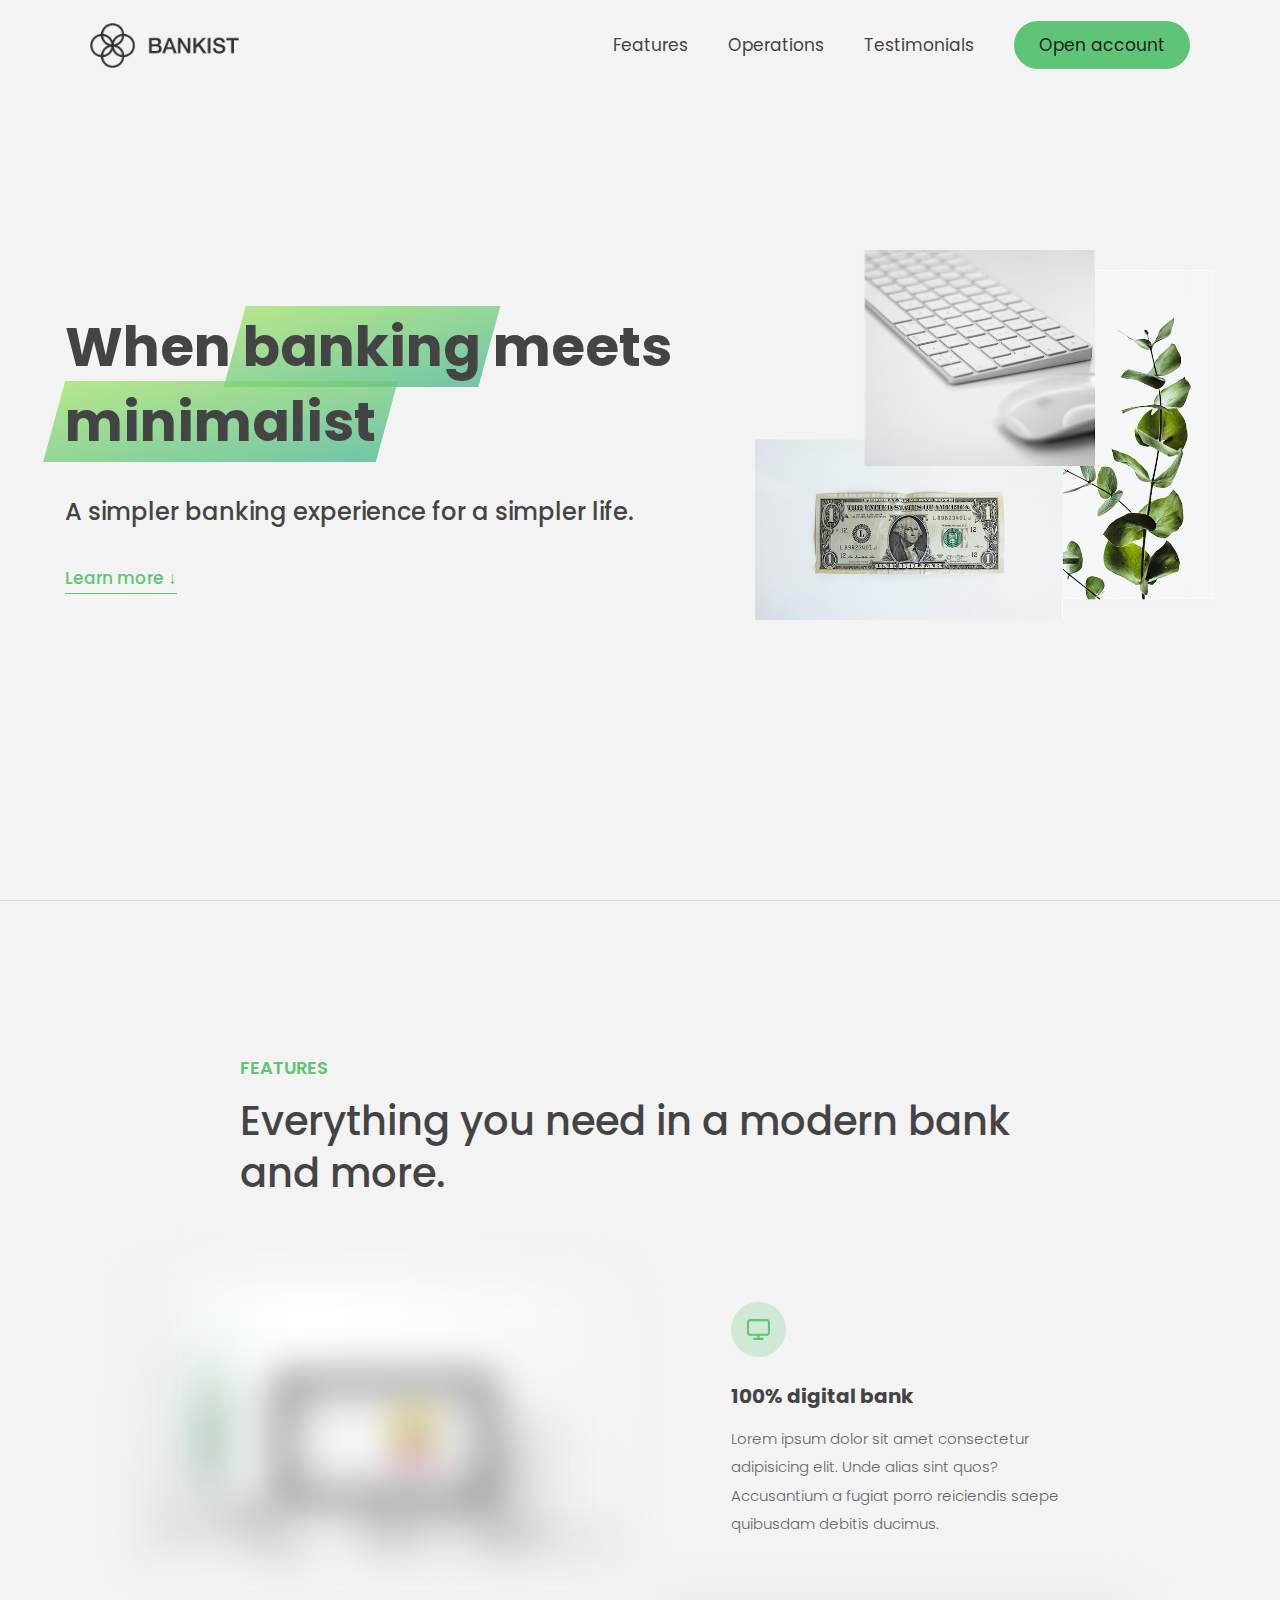
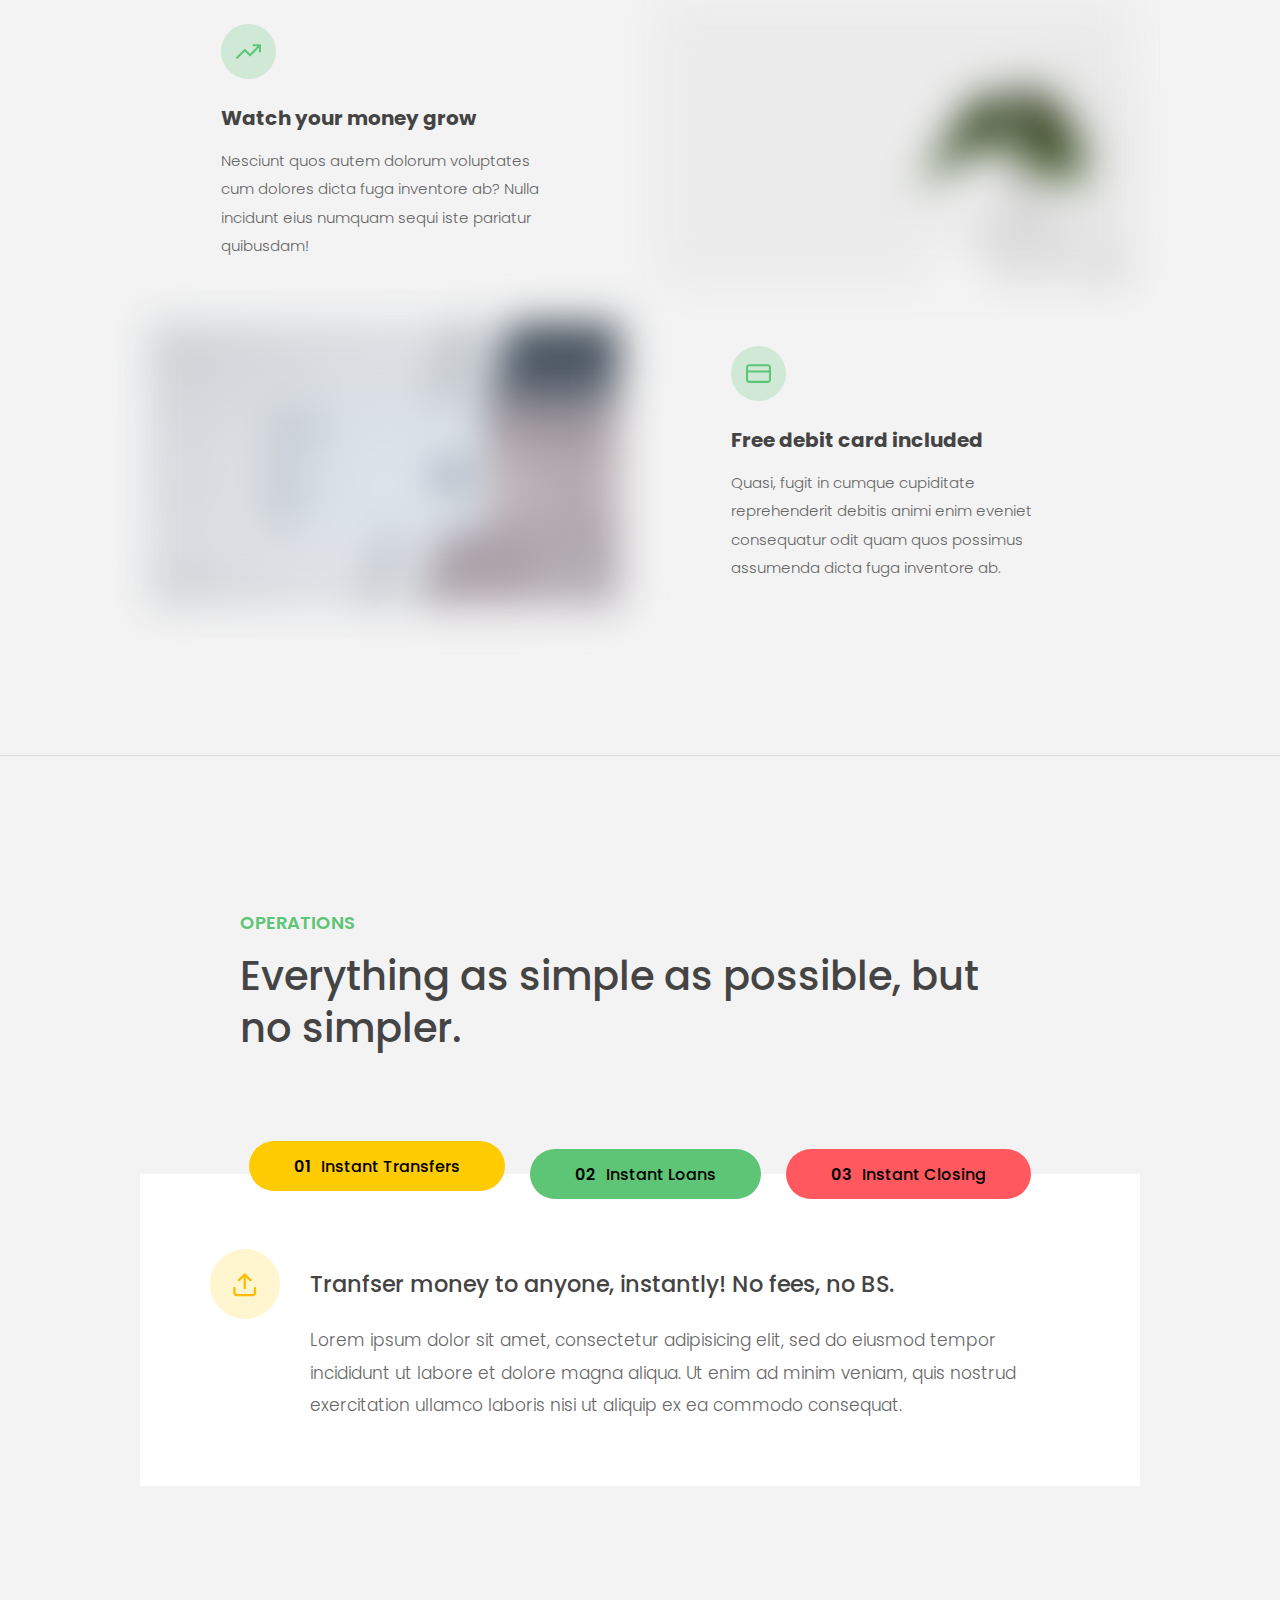
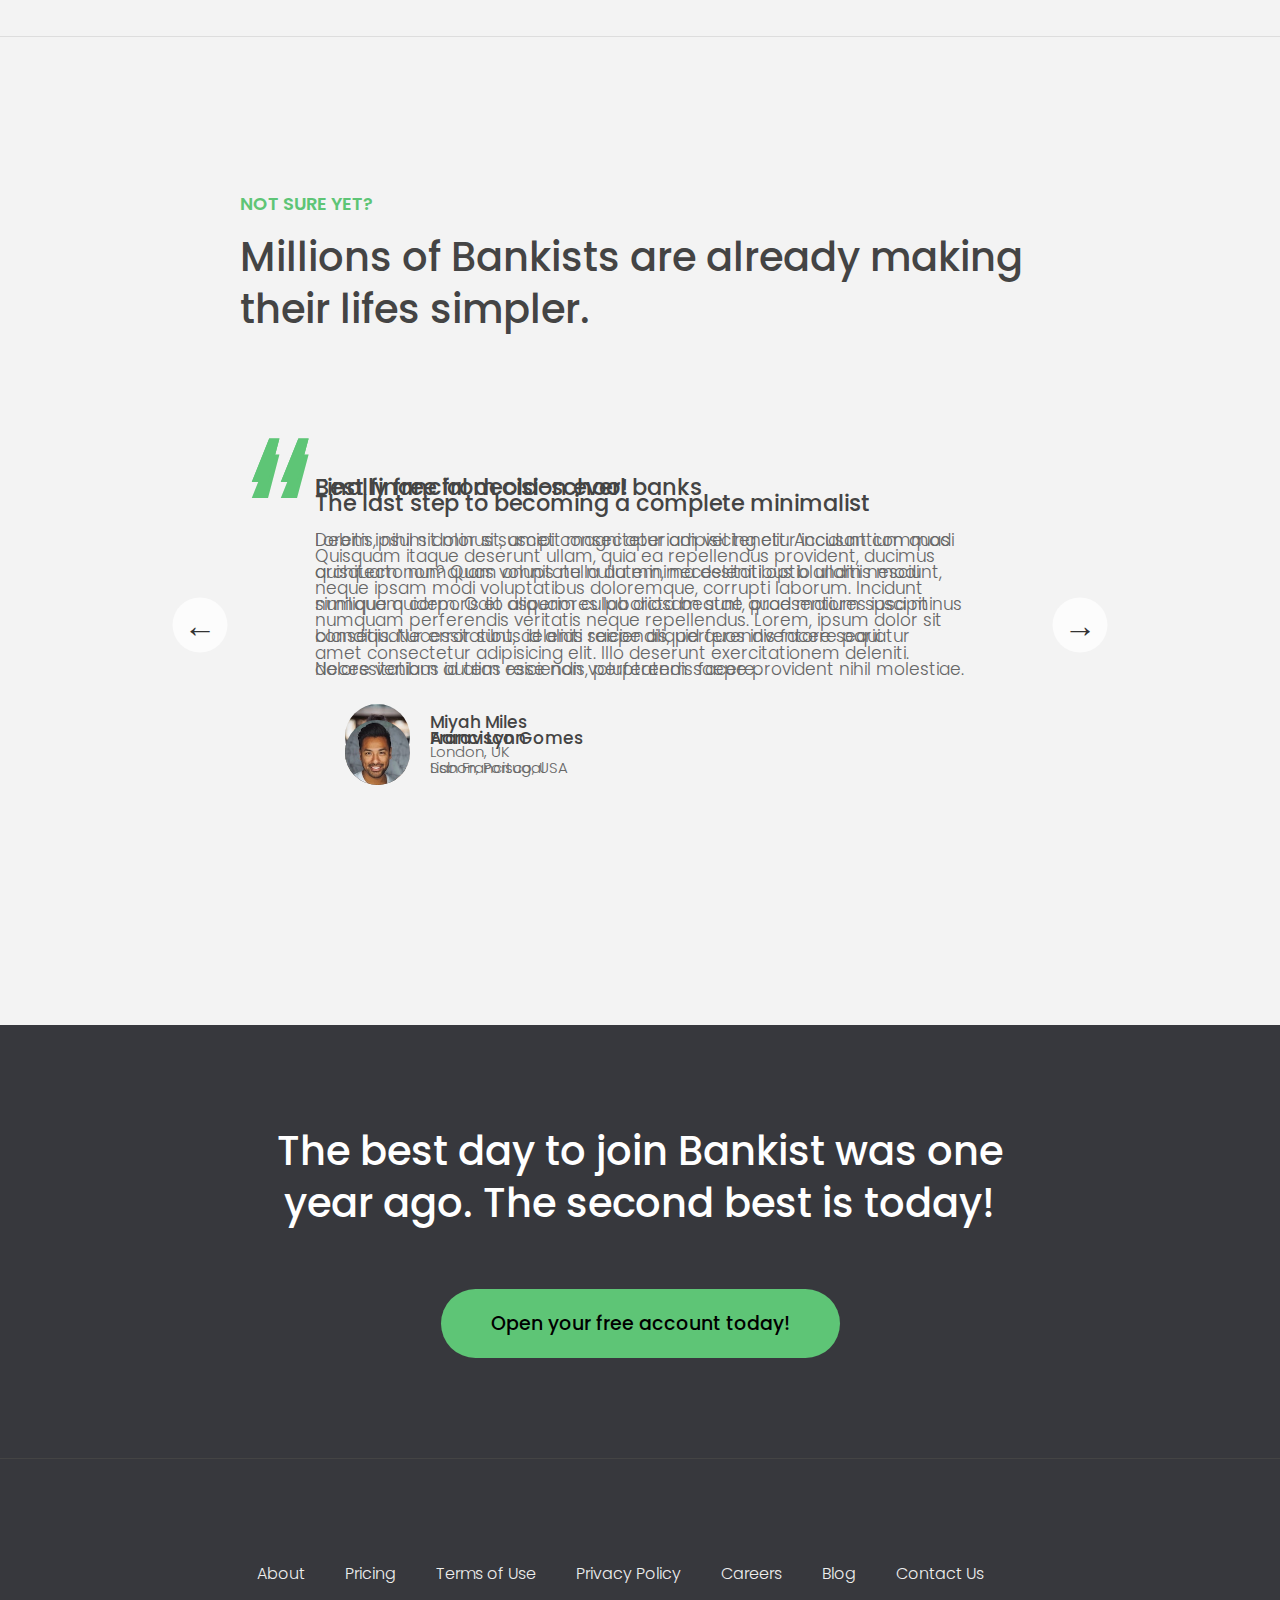
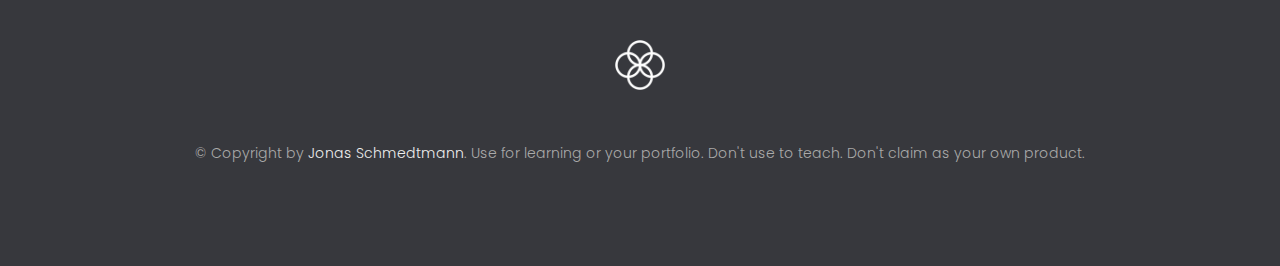
==== Advanced Dom/index.html @ 2b9c764f "started oops" ====
<!DOCTYPE html>
<html lang="en">
  <head>
    <meta charset="UTF-8" />
    <meta name="viewport" content="width=device-width, initial-scale=1.0" />
    <meta http-equiv="X-UA-Compatible" content="ie=edge" />
    <link rel="shortcut icon" type="image/png" href="img/icon.png" />

    <link
      href="https://fonts.googleapis.com/css?family=Poppins:300,400,500,600&display=swap"
      rel="stylesheet"
    />
    <link rel="stylesheet" href="style.css" />
    <title>Bankist | When Banking meets Minimalist</title>
  </head>
  <body>
    <header class="header">
      <nav class="nav">
        <img
          src="img/logo.png"
          alt="Bankist logo"
          class="nav__logo"
          id="logo"
        />
        <ul class="nav__links">
          <li class="nav__item">
            <a class="nav__link" href="#section--1">Features</a>
          </li>
          <li class="nav__item">
            <a class="nav__link" href="#section--2">Operations</a>
          </li>
          <li class="nav__item">
            <a class="nav__link" href="#section--3">Testimonials</a>
          </li>
          <li class="nav__item">
            <a class="nav__link nav__link--btn btn--show-modal" href="#"
              >Open account</a
            >
          </li>
        </ul>
      </nav>

      <div class="header__title">
        <h1>
          When
          <!-- Green highlight effect -->
          <span class="highlight">banking</span>
          meets<br />
          <span class="highlight">minimalist</span>
        </h1>
        <h4>A simpler banking experience for a simpler life.</h4>
        <button class="btn--text btn--scroll-to">Learn more &DownArrow;</button>
        <img
          src="img/hero.png"
          class="header__img"
          alt="Minimalist bank items"
        />
      </div>
    </header>

    <section class="section" id="section--1">
      <div class="section__title">
        <h2 class="section__description">Features</h2>
        <h3 class="section__header">
          Everything you need in a modern bank and more.
        </h3>
      </div>

      <div class="features">
        <img
          src="img/digital-lazy.jpg"
          data-src="img/digital.jpg"
          alt="Computer"
          class="features__img lazy-img"
        />
        <div class="features__feature">
          <div class="features__icon">
            <svg>
              <use xlink:href="img/icons.svg#icon-monitor"></use>
            </svg>
          </div>
          <h5 class="features__header">100% digital bank</h5>
          <p>
            Lorem ipsum dolor sit amet consectetur adipisicing elit. Unde alias
            sint quos? Accusantium a fugiat porro reiciendis saepe quibusdam
            debitis ducimus.
          </p>
        </div>

        <div class="features__feature">
          <div class="features__icon">
            <svg>
              <use xlink:href="img/icons.svg#icon-trending-up"></use>
            </svg>
          </div>
          <h5 class="features__header">Watch your money grow</h5>
          <p>
            Nesciunt quos autem dolorum voluptates cum dolores dicta fuga
            inventore ab? Nulla incidunt eius numquam sequi iste pariatur
            quibusdam!
          </p>
        </div>
        <img
          src="img/grow-lazy.jpg"
          data-src="img/grow.jpg"
          alt="Plant"
          class="features__img lazy-img"
        />

        <img
          src="img/card-lazy.jpg"
          data-src="img/card.jpg"
          alt="Credit card"
          class="features__img lazy-img"
        />
        <div class="features__feature">
          <div class="features__icon">
            <svg>
              <use xlink:href="img/icons.svg#icon-credit-card"></use>
            </svg>
          </div>
          <h5 class="features__header">Free debit card included</h5>
          <p>
            Quasi, fugit in cumque cupiditate reprehenderit debitis animi enim
            eveniet consequatur odit quam quos possimus assumenda dicta fuga
            inventore ab.
          </p>
        </div>
      </div>
    </section>

    <section class="section" id="section--2">
      <div class="section__title">
        <h2 class="section__description">Operations</h2>
        <h3 class="section__header">
          Everything as simple as possible, but no simpler.
        </h3>
      </div>

      <div class="operations">
        <div class="operations__tab-container">
          <button
            class="btn operations__tab operations__tab--1 operations__tab--active"
            data-tab="1"
          >
            <span>01</span>Instant Transfers
          </button>
          <button class="btn operations__tab operations__tab--2" data-tab="2">
            <span>02</span>Instant Loans
          </button>
          <button class="btn operations__tab operations__tab--3" data-tab="3">
            <span>03</span>Instant Closing
          </button>
        </div>
        <div
          class="operations__content operations__content--1 operations__content--active"
        >
          <div class="operations__icon operations__icon--1">
            <svg>
              <use xlink:href="img/icons.svg#icon-upload"></use>
            </svg>
          </div>
          <h5 class="operations__header">
            Tranfser money to anyone, instantly! No fees, no BS.
          </h5>
          <p>
            Lorem ipsum dolor sit amet, consectetur adipisicing elit, sed do
            eiusmod tempor incididunt ut labore et dolore magna aliqua. Ut enim
            ad minim veniam, quis nostrud exercitation ullamco laboris nisi ut
            aliquip ex ea commodo consequat.
          </p>
        </div>

        <div class="operations__content operations__content--2">
          <div class="operations__icon operations__icon--2">
            <svg>
              <use xlink:href="img/icons.svg#icon-home"></use>
            </svg>
          </div>
          <h5 class="operations__header">
            Buy a home or make your dreams come true, with instant loans.
          </h5>
          <p>
            Duis aute irure dolor in reprehenderit in voluptate velit esse
            cillum dolore eu fugiat nulla pariatur. Excepteur sint occaecat
            cupidatat non proident, sunt in culpa qui officia deserunt mollit
            anim id est laborum.
          </p>
        </div>
        <div class="operations__content operations__content--3">
          <div class="operations__icon operations__icon--3">
            <svg>
              <use xlink:href="img/icons.svg#icon-user-x"></use>
            </svg>
          </div>
          <h5 class="operations__header">
            No longer need your account? No problem! Close it instantly.
          </h5>
          <p>
            Excepteur sint occaecat cupidatat non proident, sunt in culpa qui
            officia deserunt mollit anim id est laborum. Ut enim ad minim
            veniam, quis nostrud exercitation ullamco laboris nisi ut aliquip ex
            ea commodo consequat.
          </p>
        </div>
      </div>
    </section>

    <section class="section" id="section--3">
      <div class="section__title section__title--testimonials">
        <h2 class="section__description">Not sure yet?</h2>
        <h3 class="section__header">
          Millions of Bankists are already making their lifes simpler.
        </h3>
      </div>

      <div class="slider">
        <div class="slide slide--1">
          <div class="testimonial">
            <h5 class="testimonial__header">Best financial decision ever!</h5>
            <blockquote class="testimonial__text">
              Lorem ipsum dolor sit, amet consectetur adipisicing elit.
              Accusantium quas quisquam non? Quas voluptate nulla minima
              deleniti optio ullam nesciunt, numquam corporis et asperiores
              laboriosam sunt, praesentium suscipit blanditiis. Necessitatibus
              id alias reiciendis, perferendis facere pariatur dolore veniam
              autem esse non voluptatem saepe provident nihil molestiae.
            </blockquote>
            <address class="testimonial__author">
              <img src="img/user-1.jpg" alt="" class="testimonial__photo" />
              <h6 class="testimonial__name">Aarav Lynn</h6>
              <p class="testimonial__location">San Francisco, USA</p>
            </address>
          </div>
        </div>

        <div class="slide slide--2">
          <div class="testimonial">
            <h5 class="testimonial__header">
              The last step to becoming a complete minimalist
            </h5>
            <blockquote class="testimonial__text">
              Quisquam itaque deserunt ullam, quia ea repellendus provident,
              ducimus neque ipsam modi voluptatibus doloremque, corrupti
              laborum. Incidunt numquam perferendis veritatis neque repellendus.
              Lorem, ipsum dolor sit amet consectetur adipisicing elit. Illo
              deserunt exercitationem deleniti.
            </blockquote>
            <address class="testimonial__author">
              <img src="img/user-2.jpg" alt="" class="testimonial__photo" />
              <h6 class="testimonial__name">Miyah Miles</h6>
              <p class="testimonial__location">London, UK</p>
            </address>
          </div>
        </div>

        <div class="slide slide--3">
          <div class="testimonial">
            <h5 class="testimonial__header">
              Finally free from old-school banks
            </h5>
            <blockquote class="testimonial__text">
              Debitis, nihil sit minus suscipit magni aperiam vel tenetur
              incidunt commodi architecto numquam omnis nulla autem,
              necessitatibus blanditiis modi similique quidem. Odio aliquam
              culpa dicta beatae quod maiores ipsa minus consequatur error sunt,
              deleniti saepe aliquid quos inventore sequi. Necessitatibus id
              alias reiciendis, perferendis facere.
            </blockquote>
            <address class="testimonial__author">
              <img src="img/user-3.jpg" alt="" class="testimonial__photo" />
              <h6 class="testimonial__name">Francisco Gomes</h6>
              <p class="testimonial__location">Lisbon, Portugal</p>
            </address>
          </div>
        </div>

        <!-- <div class="slide"><img src="img/img-1.jpg" alt="Photo 1" /></div>
        <div class="slide"><img src="img/img-2.jpg" alt="Photo 2" /></div>
        <div class="slide"><img src="img/img-3.jpg" alt="Photo 3" /></div>
        <div class="slide"><img src="img/img-4.jpg" alt="Photo 4" /></div> -->
        <button class="slider__btn slider__btn--left">&larr;</button>
        <button class="slider__btn slider__btn--right">&rarr;</button>
        <div class="dots"></div>
      </div>
    </section>

    <section class="section section--sign-up">
      <div class="section__title">
        <h3 class="section__header">
          The best day to join Bankist was one year ago. The second best is
          today!
        </h3>
      </div>
      <button class="btn btn--show-modal">Open your free account today!</button>
    </section>

    <footer class="footer">
      <ul class="footer__nav">
        <li class="footer__item">
          <a class="footer__link" href="#">About</a>
        </li>
        <li class="footer__item">
          <a class="footer__link" href="#">Pricing</a>
        </li>
        <li class="footer__item">
          <a class="footer__link" href="#">Terms of Use</a>
        </li>
        <li class="footer__item">
          <a class="footer__link" href="#">Privacy Policy</a>
        </li>
        <li class="footer__item">
          <a class="footer__link" href="#">Careers</a>
        </li>
        <li class="footer__item">
          <a class="footer__link" href="#">Blog</a>
        </li>
        <li class="footer__item">
          <a class="footer__link" href="#">Contact Us</a>
        </li>
      </ul>
      <img src="img/icon.png" alt="Logo" class="footer__logo" />
      <p class="footer__copyright">
        &copy; Copyright by
        <a
          class="footer__link twitter-link"
          target="_blank"
          href="https://twitter.com/jonasschmedtman"
          >Jonas Schmedtmann</a
        >. Use for learning or your portfolio. Don't use to teach. Don't claim
        as your own product.
      </p>
    </footer>

    <div class="modal hidden">
      <button class="btn--close-modal">&times;</button>
      <h2 class="modal__header">
        Open your bank account <br />
        in just <span class="highlight">5 minutes</span>
      </h2>
      <form class="modal__form">
        <label>First Name</label>
        <input type="text" />
        <label>Last Name</label>
        <input type="text" />
        <label>Email Address</label>
        <input type="email" />
        <button class="btn">Next step &rarr;</button>
      </form>
    </div>
    <div class="overlay hidden"></div>

    <script src="script.js"></script>
  </body>
</html>
---- Advanced Dom/style.css ----
/* The page is NOT responsive. You can implement responsiveness yourself if you wanna have some fun 😃 */

:root {
    --color-primary: #5ec576;
    --color-secondary: #ffcb03;
    --color-tertiary: #ff585f;
    --color-primary-darker: #4bbb7d;
    --color-secondary-darker: #ffbb00;
    --color-tertiary-darker: #fd424b;
    --color-primary-opacity: #5ec5763a;
    --color-secondary-opacity: #ffcd0331;
    --color-tertiary-opacity: #ff58602d;
    --gradient-primary: linear-gradient(to top left, #39b385, #9be15d);
    --gradient-secondary: linear-gradient(to top left, #ffb003, #ffcb03);
  }
  
  * {
    margin: 0;
    padding: 0;
    box-sizing: inherit;
  }
  
  html {
    font-size: 62.5%;
    box-sizing: border-box;
  }
  
  body {
    font-family: 'Poppins', sans-serif;
    font-weight: 300;
    color: #444;
    line-height: 1.9;
    background-color: #f3f3f3;
  }
  
  /* GENERAL ELEMENTS */
  .section {
    padding: 15rem 3rem;
    border-top: 1px solid #ddd;
  
    transition: transform 1s, opacity 1s;
  }
  
  .section--hidden {
    opacity: 0;
    transform: translateY(8rem);
  }
  
  .section__title {
    max-width: 80rem;
    margin: 0 auto 8rem auto;
  }
  
  .section__description {
    font-size: 1.8rem;
    font-weight: 600;
    text-transform: uppercase;
    color: var(--color-primary);
    margin-bottom: 1rem;
  }
  
  .section__header {
    font-size: 4rem;
    line-height: 1.3;
    font-weight: 500;
  }
  
  .btn {
    display: inline-block;
    background-color: var(--color-primary);
    font-size: 1.6rem;
    font-family: inherit;
    font-weight: 500;
    border: none;
    padding: 1.25rem 4.5rem;
    border-radius: 10rem;
    cursor: pointer;
    transition: all 0.3s;
  }
  
  .btn:hover {
    background-color: var(--color-primary-darker);
  }
  
  .btn--text {
    display: inline-block;
    background: none;
    font-size: 1.7rem;
    font-family: inherit;
    font-weight: 500;
    color: var(--color-primary);
    border: none;
    border-bottom: 1px solid currentColor;
    padding-bottom: 2px;
    cursor: pointer;
    transition: all 0.3s;
  }
  
  p {
    color: #666;
  }
  
  /* This is BAD for accessibility! Don't do in the real world! */
  button:focus {
    outline: none;
  }
  
  img {
    transition: filter 0.5s;
  }
  
  .lazy-img {
    filter: blur(20px);
  }
  
  /* NAVIGATION */
  .nav {
    display: flex;
    justify-content: space-between;
    align-items: center;
    height: 9rem;
    width: 100%;
    padding: 0 6rem;
    z-index: 100;
  }
  
  /* nav and stickly class at the same time */
  .nav.sticky {
    position: fixed;
    background-color: rgba(255, 255, 255, 0.95);
  }
  
  .nav__logo {
    height: 4.5rem;
    transition: all 0.3s;
  }
  
  .nav__links {
    display: flex;
    align-items: center;
    list-style: none;
  }
  
  .nav__item {
    margin-left: 4rem;
  }
  
  .nav__link:link,
  .nav__link:visited {
    font-size: 1.7rem;
    font-weight: 400;
    color: inherit;
    text-decoration: none;
    display: block;
    transition: all 0.3s;
  }
  
  .nav__link--btn:link,
  .nav__link--btn:visited {
    padding: 0.8rem 2.5rem;
    border-radius: 3rem;
    background-color: var(--color-primary);
    color: #222;
  }
  
  .nav__link--btn:hover,
  .nav__link--btn:active {
    color: inherit;
    background-color: var(--color-primary-darker);
    color: #333;
  }
  
  /* HEADER */
  .header {
    padding: 0 3rem;
    height: 100vh;
    display: flex;
    flex-direction: column;
    align-items: center;
  }
  
  .header__title {
    flex: 1;
  
    max-width: 115rem;
    display: grid;
    grid-template-columns: 3fr 2fr;
    row-gap: 3rem;
    align-content: center;
    justify-content: center;
  
    align-items: start;
    justify-items: start;
  }
  
  h1 {
    font-size: 5.5rem;
    line-height: 1.35;
  }
  
  h4 {
    font-size: 2.4rem;
    font-weight: 500;
  }
  
  .header__img {
    width: 100%;
    grid-column: 2 / 3;
    grid-row: 1 / span 4;
    transform: translateY(-6rem);
  }
  
  .highlight {
    position: relative;
  }
  
  .highlight::after {
    display: block;
    content: '';
    position: absolute;
    bottom: 0;
    left: 0;
    height: 100%;
    width: 100%;
    z-index: -1;
    opacity: 0.7;
    transform: scale(1.07, 1.05) skewX(-15deg);
    background-image: var(--gradient-primary);
  }
  
  /* FEATURES */
  .features {
    display: grid;
    grid-template-columns: 1fr 1fr;
    gap: 4rem;
    margin: 0 12rem;
  }
  
  .features__img {
    width: 100%;
  }
  
  .features__feature {
    align-self: center;
    justify-self: center;
    width: 70%;
    font-size: 1.5rem;
  }
  
  .features__icon {
    display: flex;
    align-items: center;
    justify-content: center;
    background-color: var(--color-primary-opacity);
    height: 5.5rem;
    width: 5.5rem;
    border-radius: 50%;
    margin-bottom: 2rem;
  }
  
  .features__icon svg {
    height: 2.5rem;
    width: 2.5rem;
    fill: var(--color-primary);
  }
  
  .features__header {
    font-size: 2rem;
    margin-bottom: 1rem;
  }
  
  /* OPERATIONS */
  .operations {
    max-width: 100rem;
    margin: 12rem auto 0 auto;
  
    background-color: #fff;
  }
  
  .operations__tab-container {
    display: flex;
    justify-content: center;
  }
  
  .operations__tab {
    margin-right: 2.5rem;
    transform: translateY(-50%);
  }
  
  .operations__tab span {
    margin-right: 1rem;
    font-weight: 600;
    display: inline-block;
  }
  
  .operations__tab--1 {
    background-color: var(--color-secondary);
  }
  
  .operations__tab--1:hover {
    background-color: var(--color-secondary-darker);
  }
  
  .operations__tab--3 {
    background-color: var(--color-tertiary);
    margin: 0;
  }
  
  .operations__tab--3:hover {
    background-color: var(--color-tertiary-darker);
  }
  
  .operations__tab--active {
    transform: translateY(-66%);
  }
  
  .operations__content {
    display: none;
  
    /* JUST PRESENTATIONAL */
    font-size: 1.7rem;
    padding: 2.5rem 7rem 6.5rem 7rem;
  }
  
  .operations__content--active {
    display: grid;
    grid-template-columns: 7rem 1fr;
    column-gap: 3rem;
    row-gap: 0.5rem;
  }
  
  .operations__header {
    font-size: 2.25rem;
    font-weight: 500;
    align-self: center;
  }
  
  .operations__icon {
    display: flex;
    align-items: center;
    justify-content: center;
    height: 7rem;
    width: 7rem;
    border-radius: 50%;
  }
  
  .operations__icon svg {
    height: 2.75rem;
    width: 2.75rem;
  }
  
  .operations__content p {
    grid-column: 2;
  }
  
  .operations__icon--1 {
    background-color: var(--color-secondary-opacity);
  }
  .operations__icon--2 {
    background-color: var(--color-primary-opacity);
  }
  .operations__icon--3 {
    background-color: var(--color-tertiary-opacity);
  }
  .operations__icon--1 svg {
    fill: var(--color-secondary-darker);
  }
  .operations__icon--2 svg {
    fill: var(--color-primary);
  }
  .operations__icon--3 svg {
    fill: var(--color-tertiary);
  }
  
  /* SLIDER */
  .slider {
    max-width: 100rem;
    height: 50rem;
    margin: 0 auto;
    position: relative;
  
    /* IN THE END */
    overflow: hidden;
  }
  
  .slide {
    position: absolute;
    top: 0;
    width: 100%;
    height: 50rem;
  
    display: flex;
    align-items: center;
    justify-content: center;
  
    /* THIS creates the animation! */
    transition: transform 1s;
  }
  
  .slide > img {
    /* Only for images that have different size than slide */
    width: 100%;
    height: 100%;
    object-fit: cover;
  }
  
  .slider__btn {
    position: absolute;
    top: 50%;
    z-index: 10;
  
    border: none;
    background: rgba(255, 255, 255, 0.7);
    font-family: inherit;
    color: #333;
    border-radius: 50%;
    height: 5.5rem;
    width: 5.5rem;
    font-size: 3.25rem;
    cursor: pointer;
  }
  
  .slider__btn--left {
    left: 6%;
    transform: translate(-50%, -50%);
  }
  
  .slider__btn--right {
    right: 6%;
    transform: translate(50%, -50%);
  }
  
  .dots {
    position: absolute;
    bottom: 5%;
    left: 50%;
    transform: translateX(-50%);
    display: flex;
  }
  
  .dots__dot {
    border: none;
    background-color: #b9b9b9;
    opacity: 0.7;
    height: 1rem;
    width: 1rem;
    border-radius: 50%;
    margin-right: 1.75rem;
    cursor: pointer;
    transition: all 0.5s;
  
    /* Only necessary when overlying images */
    /* box-shadow: 0 0.6rem 1.5rem rgba(0, 0, 0, 0.7); */
  }
  
  .dots__dot:last-child {
    margin: 0;
  }
  
  .dots__dot--active {
    /* background-color: #fff; */
    background-color: #888;
    opacity: 1;
  }
  
  /* TESTIMONIALS */
  .testimonial {
    width: 65%;
    position: relative;
  }
  
  .testimonial::before {
    content: '\201C';
    position: absolute;
    top: -5.7rem;
    left: -6.8rem;
    line-height: 1;
    font-size: 20rem;
    font-family: inherit;
    color: var(--color-primary);
    z-index: -1;
  }
  
  .testimonial__header {
    font-size: 2.25rem;
    font-weight: 500;
    margin-bottom: 1.5rem;
  }
  
  .testimonial__text {
    font-size: 1.7rem;
    margin-bottom: 3.5rem;
    color: #666;
  }
  
  .testimonial__author {
    margin-left: 3rem;
    font-style: normal;
  
    display: grid;
    grid-template-columns: 6.5rem 1fr;
    column-gap: 2rem;
  }
  
  .testimonial__photo {
    grid-row: 1 / span 2;
    width: 6.5rem;
    border-radius: 50%;
  }
  
  .testimonial__name {
    font-size: 1.7rem;
    font-weight: 500;
    align-self: end;
    margin: 0;
  }
  
  .testimonial__location {
    font-size: 1.5rem;
  }
  
  .section__title--testimonials {
    margin-bottom: 4rem;
  }
  
  /* SIGNUP */
  .section--sign-up {
    background-color: #37383d;
    border-top: none;
    border-bottom: 1px solid #444;
    text-align: center;
    padding: 10rem 3rem;
  }
  
  .section--sign-up .section__header {
    color: #fff;
    text-align: center;
  }
  
  .section--sign-up .section__title {
    margin-bottom: 6rem;
  }
  
  .section--sign-up .btn {
    font-size: 1.9rem;
    padding: 2rem 5rem;
  }
  
  /* FOOTER */
  .footer {
    padding: 10rem 3rem;
    background-color: #37383d;
  }
  
  .footer__nav {
    list-style: none;
    display: flex;
    justify-content: center;
    margin-bottom: 5rem;
  }
  
  .footer__item {
    margin-right: 4rem;
  }
  
  .footer__link {
    font-size: 1.6rem;
    color: #eee;
    text-decoration: none;
  }
  
  .footer__logo {
    height: 5rem;
    display: block;
    margin: 0 auto;
    margin-bottom: 5rem;
  }
  
  .footer__copyright {
    font-size: 1.4rem;
    color: #aaa;
    text-align: center;
  }
  
  .footer__copyright .footer__link {
    font-size: 1.4rem;
  }
  
  /* MODAL WINDOW */
  .modal {
    position: fixed;
    top: 50%;
    left: 50%;
    transform: translate(-50%, -50%);
    max-width: 60rem;
    background-color: #f3f3f3;
    padding: 5rem 6rem;
    box-shadow: 0 4rem 6rem rgba(0, 0, 0, 0.3);
    z-index: 1000;
    transition: all 0.5s;
  }
  
  .overlay {
    position: fixed;
    top: 0;
    left: 0;
    width: 100%;
    height: 100%;
    background-color: rgba(0, 0, 0, 0.5);
    backdrop-filter: blur(4px);
    z-index: 100;
    transition: all 0.5s;
  }
  
  .modal__header {
    font-size: 3.25rem;
    margin-bottom: 4.5rem;
    line-height: 1.5;
  }
  
  .modal__form {
    margin: 0 3rem;
    display: grid;
    grid-template-columns: 1fr 2fr;
    align-items: center;
    gap: 2.5rem;
  }
  
  .modal__form label {
    font-size: 1.7rem;
    font-weight: 500;
  }
  
  .modal__form input {
    font-size: 1.7rem;
    padding: 1rem 1.5rem;
    border: 1px solid #ddd;
    border-radius: 0.5rem;
  }
  
  .modal__form button {
    grid-column: 1 / span 2;
    justify-self: center;
    margin-top: 1rem;
  }
  
  .btn--close-modal {
    font-family: inherit;
    color: inherit;
    position: absolute;
    top: 0.5rem;
    right: 2rem;
    font-size: 4rem;
    cursor: pointer;
    border: none;
    background: none;
  }
  
  .hidden {
    visibility: hidden;
    opacity: 0;
  }
  
  /* COOKIE MESSAGE */
  .cookie-message {
    display: flex;
    align-items: center;
    justify-content: space-evenly;
    width: 100%;
    background-color: white;
    color: #bbb;
    font-size: 1.5rem;
    font-weight: 400;
  }
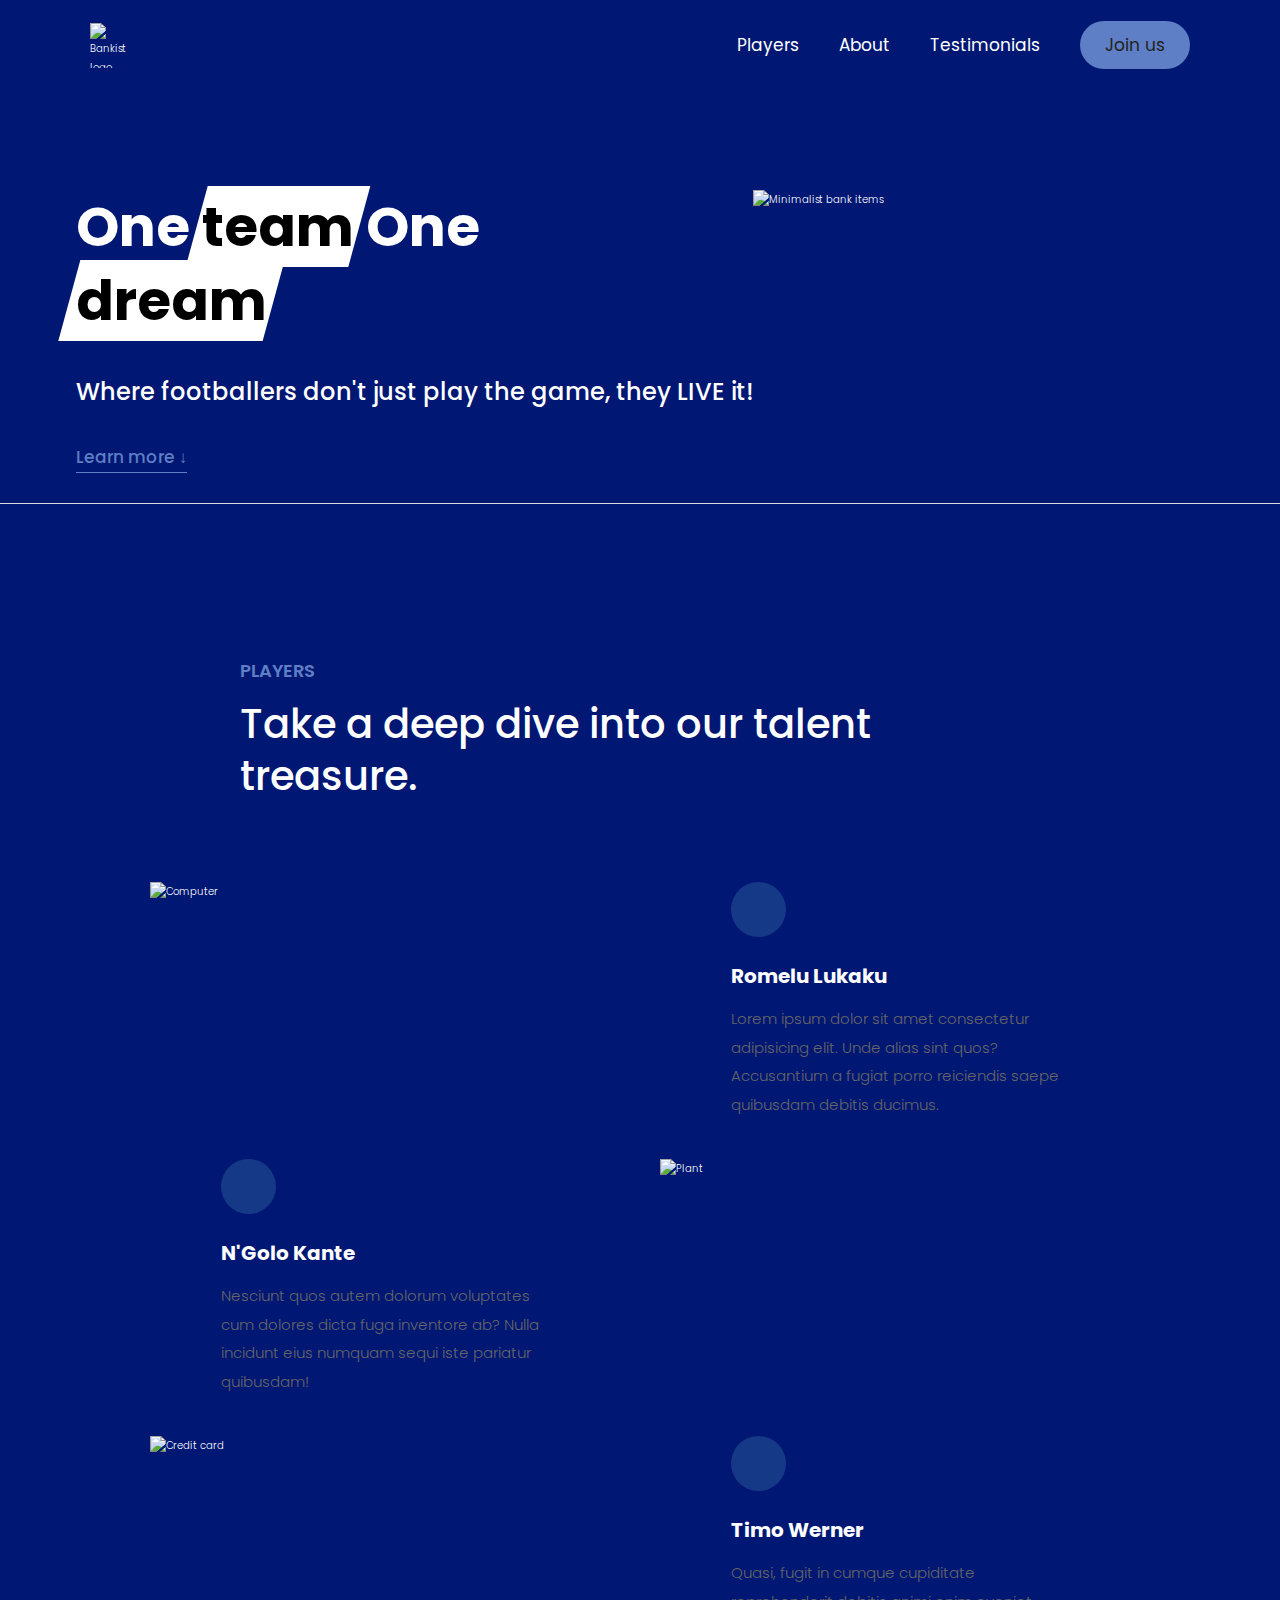
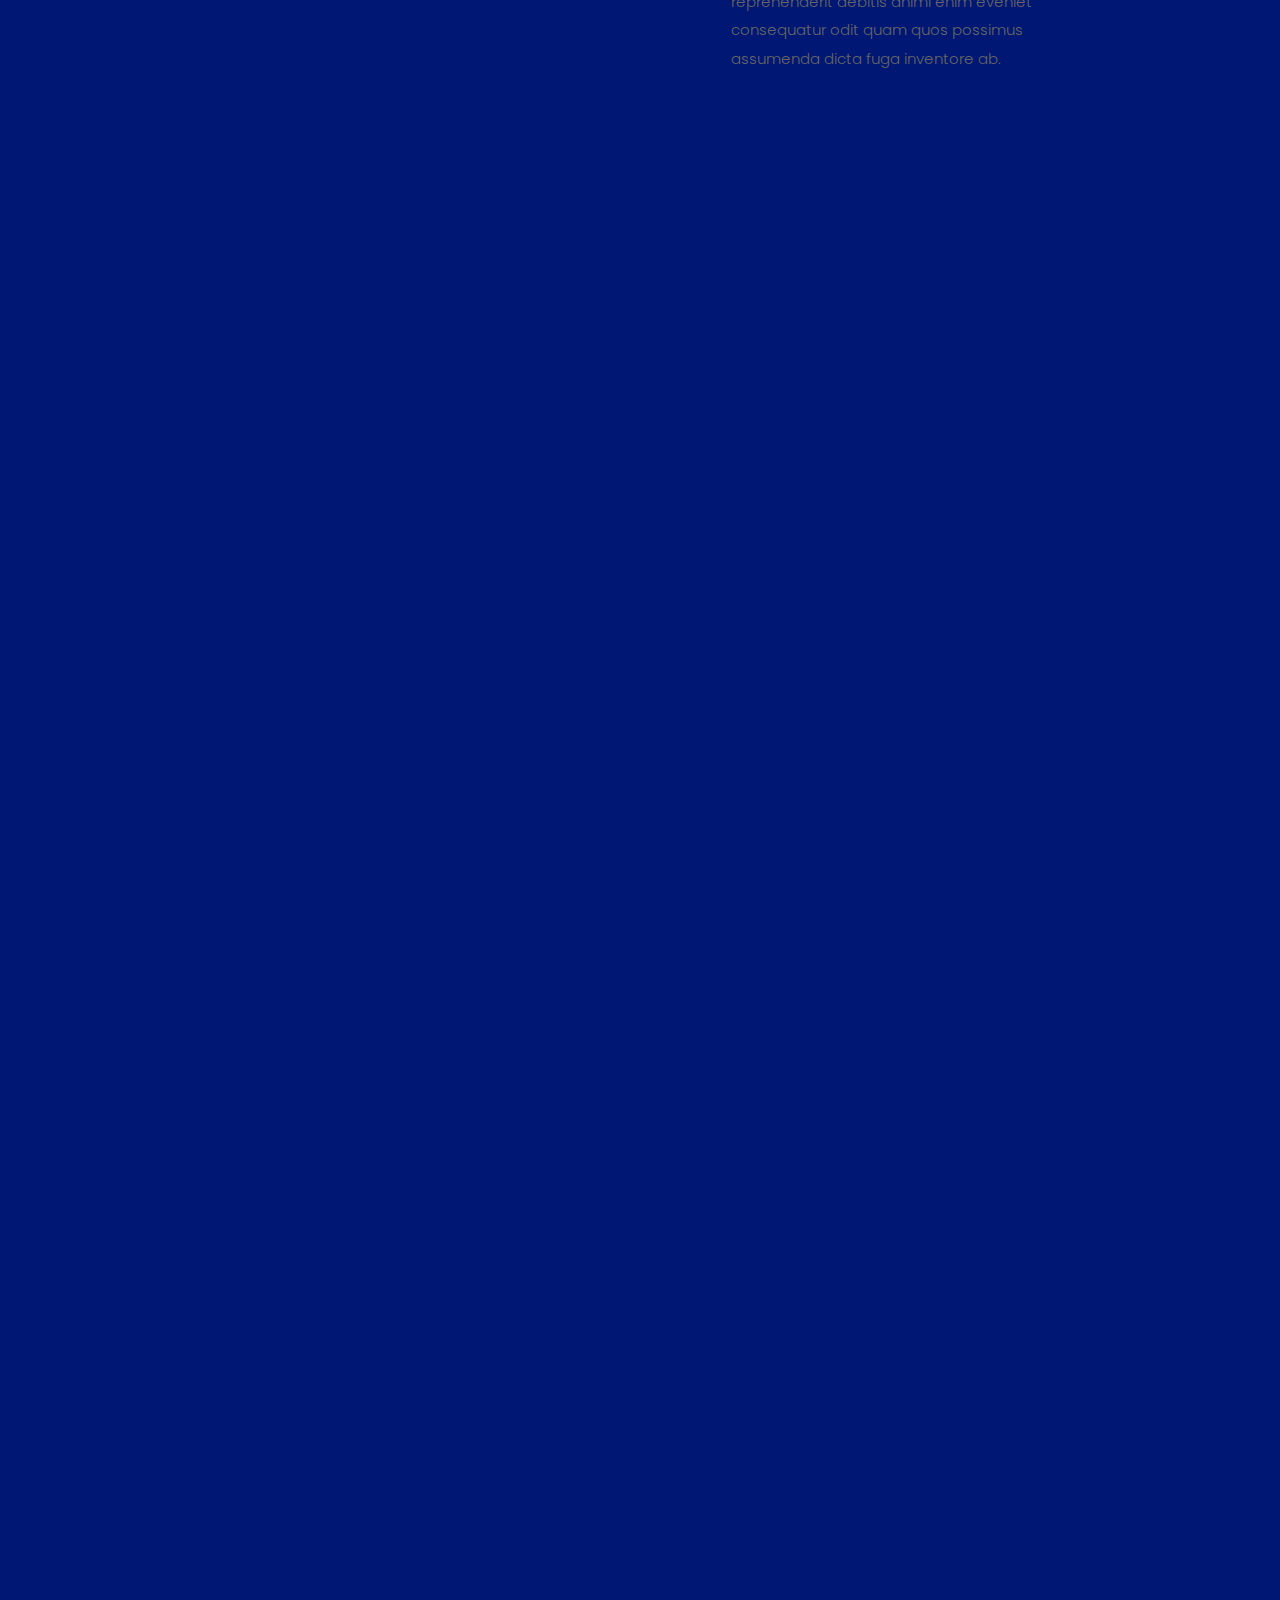
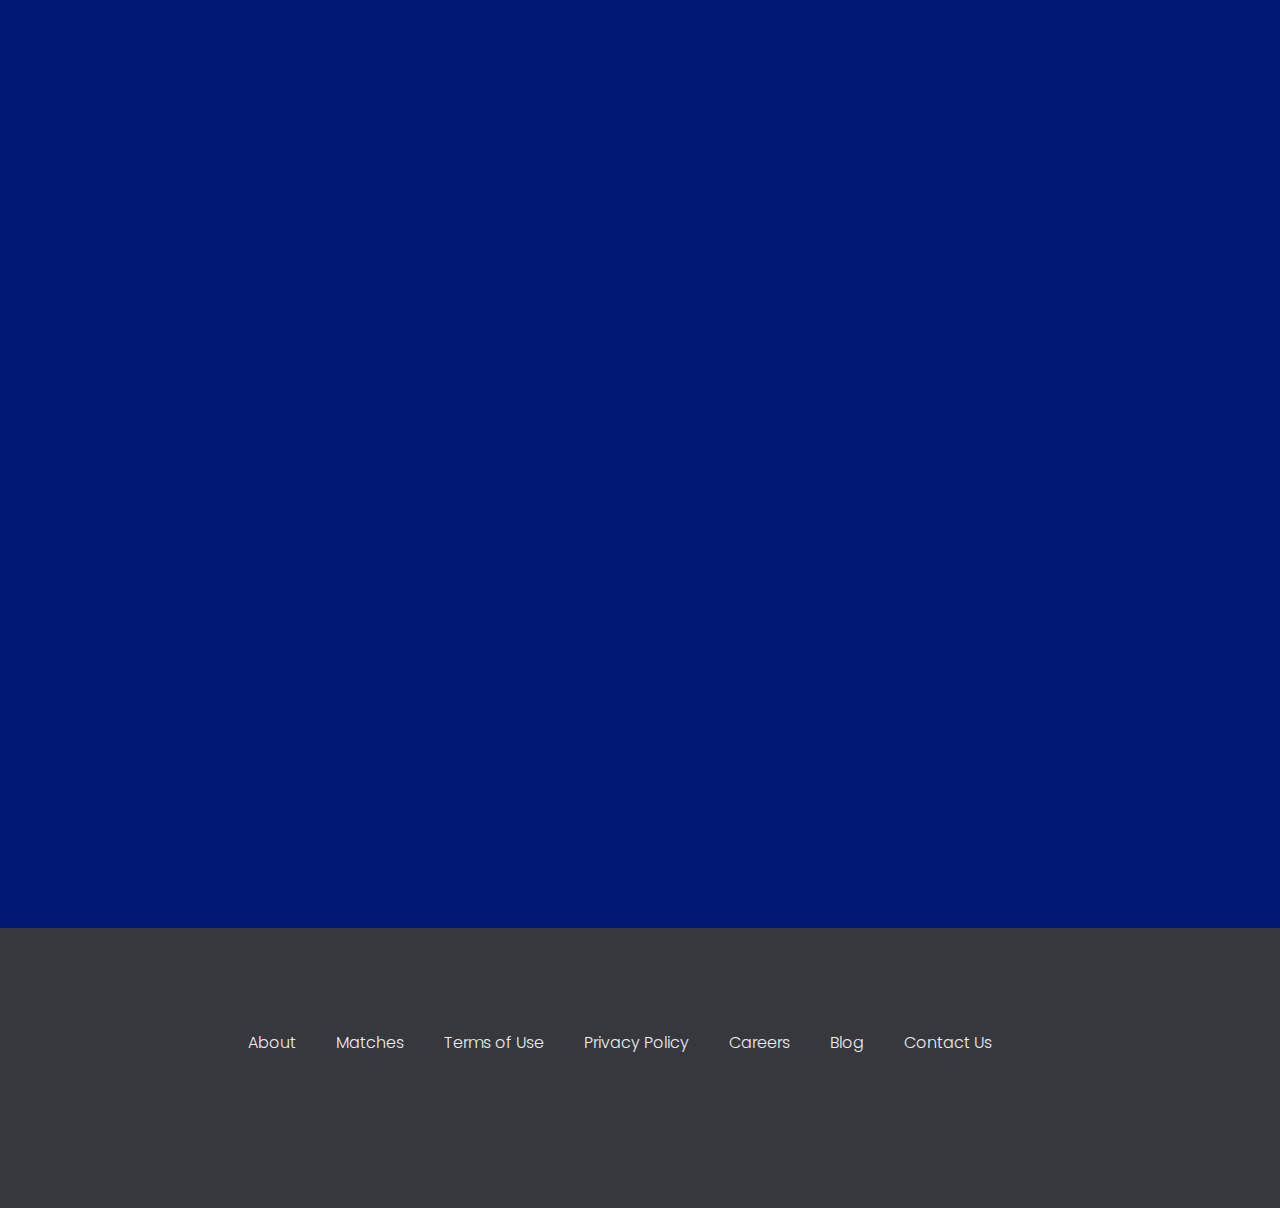
==== commit 31653c4e: "advanced dom and some challenges" ====
--- a/Advanced Dom/index.html
+++ b/Advanced Dom/index.html
@@ -1,223 +1,187 @@
 <!DOCTYPE html>
 <html lang="en">
-  <head>
-    <meta charset="UTF-8" />
-    <meta name="viewport" content="width=device-width, initial-scale=1.0" />
-    <meta http-equiv="X-UA-Compatible" content="ie=edge" />
-    <link rel="shortcut icon" type="image/png" href="img/icon.png" />
-
-    <link
-      href="https://fonts.googleapis.com/css?family=Poppins:300,400,500,600&display=swap"
-      rel="stylesheet"
-    />
-    <link rel="stylesheet" href="style.css" />
-    <title>Bankist | When Banking meets Minimalist</title>
-  </head>
-  <body>
-    <header class="header">
-      <nav class="nav">
-        <img
-          src="img/logo.png"
-          alt="Bankist logo"
-          class="nav__logo"
-          id="logo"
-        />
-        <ul class="nav__links">
-          <li class="nav__item">
-            <a class="nav__link" href="#section--1">Features</a>
-          </li>
-          <li class="nav__item">
-            <a class="nav__link" href="#section--2">Operations</a>
-          </li>
-          <li class="nav__item">
-            <a class="nav__link" href="#section--3">Testimonials</a>
-          </li>
-          <li class="nav__item">
-            <a class="nav__link nav__link--btn btn--show-modal" href="#"
-              >Open account</a
-            >
-          </li>
-        </ul>
-      </nav>
-
-      <div class="header__title">
-        <h1>
-          When
-          <!-- Green highlight effect -->
-          <span class="highlight">banking</span>
-          meets<br />
-          <span class="highlight">minimalist</span>
-        </h1>
-        <h4>A simpler banking experience for a simpler life.</h4>
-        <button class="btn--text btn--scroll-to">Learn more &DownArrow;</button>
-        <img
-          src="img/hero.png"
-          class="header__img"
-          alt="Minimalist bank items"
-        />
-      </div>
-    </header>
-
-    <section class="section" id="section--1">
-      <div class="section__title">
-        <h2 class="section__description">Features</h2>
-        <h3 class="section__header">
-          Everything you need in a modern bank and more.
-        </h3>
-      </div>
-
-      <div class="features">
-        <img
-          src="img/digital-lazy.jpg"
-          data-src="img/digital.jpg"
-          alt="Computer"
-          class="features__img lazy-img"
-        />
-        <div class="features__feature">
-          <div class="features__icon">
-            <svg>
-              <use xlink:href="img/icons.svg#icon-monitor"></use>
-            </svg>
-          </div>
-          <h5 class="features__header">100% digital bank</h5>
-          <p>
-            Lorem ipsum dolor sit amet consectetur adipisicing elit. Unde alias
-            sint quos? Accusantium a fugiat porro reiciendis saepe quibusdam
-            debitis ducimus.
-          </p>
-        </div>
-
-        <div class="features__feature">
-          <div class="features__icon">
-            <svg>
-              <use xlink:href="img/icons.svg#icon-trending-up"></use>
-            </svg>
-          </div>
-          <h5 class="features__header">Watch your money grow</h5>
-          <p>
-            Nesciunt quos autem dolorum voluptates cum dolores dicta fuga
-            inventore ab? Nulla incidunt eius numquam sequi iste pariatur
-            quibusdam!
-          </p>
-        </div>
-        <img
-          src="img/grow-lazy.jpg"
-          data-src="img/grow.jpg"
-          alt="Plant"
-          class="features__img lazy-img"
-        />
-
-        <img
-          src="img/card-lazy.jpg"
-          data-src="img/card.jpg"
-          alt="Credit card"
-          class="features__img lazy-img"
-        />
-        <div class="features__feature">
-          <div class="features__icon">
-            <svg>
-              <use xlink:href="img/icons.svg#icon-credit-card"></use>
-            </svg>
-          </div>
-          <h5 class="features__header">Free debit card included</h5>
-          <p>
-            Quasi, fugit in cumque cupiditate reprehenderit debitis animi enim
-            eveniet consequatur odit quam quos possimus assumenda dicta fuga
-            inventore ab.
-          </p>
-        </div>
-      </div>
-    </section>
-
-    <section class="section" id="section--2">
-      <div class="section__title">
-        <h2 class="section__description">Operations</h2>
-        <h3 class="section__header">
-          Everything as simple as possible, but no simpler.
-        </h3>
-      </div>
-
-      <div class="operations">
-        <div class="operations__tab-container">
-          <button
-            class="btn operations__tab operations__tab--1 operations__tab--active"
-            data-tab="1"
-          >
-            <span>01</span>Instant Transfers
-          </button>
-          <button class="btn operations__tab operations__tab--2" data-tab="2">
-            <span>02</span>Instant Loans
-          </button>
-          <button class="btn operations__tab operations__tab--3" data-tab="3">
-            <span>03</span>Instant Closing
-          </button>
-        </div>
-        <div
-          class="operations__content operations__content--1 operations__content--active"
-        >
-          <div class="operations__icon operations__icon--1">
-            <svg>
-              <use xlink:href="img/icons.svg#icon-upload"></use>
-            </svg>
-          </div>
-          <h5 class="operations__header">
-            Tranfser money to anyone, instantly! No fees, no BS.
-          </h5>
-          <p>
-            Lorem ipsum dolor sit amet, consectetur adipisicing elit, sed do
-            eiusmod tempor incididunt ut labore et dolore magna aliqua. Ut enim
-            ad minim veniam, quis nostrud exercitation ullamco laboris nisi ut
-            aliquip ex ea commodo consequat.
-          </p>
-        </div>
-
-        <div class="operations__content operations__content--2">
-          <div class="operations__icon operations__icon--2">
-            <svg>
-              <use xlink:href="img/icons.svg#icon-home"></use>
-            </svg>
-          </div>
-          <h5 class="operations__header">
-            Buy a home or make your dreams come true, with instant loans.
-          </h5>
-          <p>
-            Duis aute irure dolor in reprehenderit in voluptate velit esse
-            cillum dolore eu fugiat nulla pariatur. Excepteur sint occaecat
-            cupidatat non proident, sunt in culpa qui officia deserunt mollit
-            anim id est laborum.
-          </p>
-        </div>
-        <div class="operations__content operations__content--3">
-          <div class="operations__icon operations__icon--3">
-            <svg>
-              <use xlink:href="img/icons.svg#icon-user-x"></use>
-            </svg>
-          </div>
-          <h5 class="operations__header">
-            No longer need your account? No problem! Close it instantly.
-          </h5>
-          <p>
-            Excepteur sint occaecat cupidatat non proident, sunt in culpa qui
-            officia deserunt mollit anim id est laborum. Ut enim ad minim
-            veniam, quis nostrud exercitation ullamco laboris nisi ut aliquip ex
-            ea commodo consequat.
-          </p>
-        </div>
-      </div>
-    </section>
-
-    <section class="section" id="section--3">
-      <div class="section__title section__title--testimonials">
-        <h2 class="section__description">Not sure yet?</h2>
-        <h3 class="section__header">
-          Millions of Bankists are already making their lifes simpler.
-        </h3>
-      </div>
-
-      <div class="slider">
+
+<head>
+  <meta charset="UTF-8" />
+  <meta name="viewport" content="width=device-width, initial-scale=1.0" />
+  <meta http-equiv="X-UA-Compatible" content="ie=edge" />
+  <link rel="shortcut icon" type="image/png" href="https://upload.wikimedia.org/wikipedia/en/thumb/c/cc/Chelsea_FC.svg/1200px-Chelsea_FC.svg.png" />
+
+  <link href="https://fonts.googleapis.com/css?family=Poppins:300,400,500,600&display=swap" rel="stylesheet" />
+  <link rel="stylesheet" href="style.css" />
+  <title>Chelsea | One stop to becoming the greatest!</title>
+</head>
+
+<body>
+  <header class="header">
+    <nav class="nav">
+      <img src="https://upload.wikimedia.org/wikipedia/en/thumb/c/cc/Chelsea_FC.svg/1200px-Chelsea_FC.svg.png" alt="Bankist logo" class="nav__logo" id="logo" />
+      <ul class="nav__links">
+        <li class="nav__item">
+          <a class="nav__link" href="#section--1">Players</a>
+        </li>
+        <li class="nav__item">
+          <a class="nav__link" href="#section--2">About</a>
+        </li>
+        <li class="nav__item">
+          <a class="nav__link" href="#section--3">Testimonials</a>
+        </li>
+        <li class="nav__item">
+          <a class="nav__link nav__link--btn btn--show-modal" href="#">Join us</a>
+        </li>
+      </ul>
+    </nav>
+
+    <div class="header__title">
+      <h1>
+        One
+        <!-- Green highlight effect -->
+        <span class="highlight">team</span>
+        One<br />
+        <span class="highlight">dream</span>
+      </h1>
+      <h4>Where footballers don't just play the game, they LIVE it!</h4>
+      <button class="btn--text btn--scroll-to">Learn more &DownArrow;</button>
+      <img src="https://resources.premierleague.com/premierleague/photos/players/250x250/p225796.png" class="header__img" alt="Minimalist bank items" />
+    </div>
+  </header>
+
+  <section class="section" id="section--1">
+    <div class="section__title">
+      <h2 class="section__description">Players</h2>
+      <h3 class="section__header">
+        Take a deep dive into our talent treasure.
+      </h3>
+    </div>
+
+    <div class="features">
+      <img src="https://static.footballtransfers.com/images/cn/image/upload/c_fill,q_100,w_1080/footballcritic/wzqblovb439f9jhhloxv" loading="lazy" data-src="https://static.footballtransfers.com/images/cn/image/upload/c_fill,q_100,w_1080/footballcritic/wzqblovb439f9jhhloxv" alt="Computer" class="features__img lazy-img" />
+      <div class="features__feature">
+        <div class="features__icon">
+         
+        </div>
+        <h5 class="features__header">Romelu Lukaku</h5>
+        <p>
+          Lorem ipsum dolor sit amet consectetur adipisicing elit. Unde alias
+          sint quos? Accusantium a fugiat porro reiciendis saepe quibusdam
+          debitis ducimus.
+        </p>
+      </div>
+
+      <div class="features__feature">
+        <div class="features__icon">
+         
+        </div>
+        <h5 class="features__header">N'Golo Kante</h5>
+        <p>
+          Nesciunt quos autem dolorum voluptates cum dolores dicta fuga
+          inventore ab? Nulla incidunt eius numquam sequi iste pariatur
+          quibusdam!
+        </p>
+      </div>
+      <img src="https://www.sportsmax.tv/media/k2/items/cache/2606b0d206b0149c840b49db9f76f07b_XL.jpg" data-src="https://www.sportsmax.tv/media/k2/items/cache/2606b0d206b0149c840b49db9f76f07b_XL.jpg" alt="Plant" class="features__img lazy-img" />
+
+      <img src="https://static.standard.co.uk/2021/02/15/22/newFile.jpg?width=1200&auto=webp&quality=75" data-src="https://static.standard.co.uk/2021/02/15/22/newFile.jpg?width=1200&auto=webp&quality=75" alt="Credit card" class="features__img lazy-img" />
+      <div class="features__feature">
+        <div class="features__icon">
+          
+        </div>
+        <h5 class="features__header">Timo Werner</h5>
+        <p>
+          Quasi, fugit in cumque cupiditate reprehenderit debitis animi enim
+          eveniet consequatur odit quam quos possimus assumenda dicta fuga
+          inventore ab.
+        </p>
+      </div>
+    </div>
+  </section>
+
+  <section class="section " id="section--2">
+    <div class="section__title">
+      <h2 class="section__description">About</h2>
+      <h3 class="section__header">
+        We've spent 100+ years, conquering the glorious city of London.
+      </h3>
+    </div>
+
+    <div class="operations">
+      <div class="operations__tab-container">
+        <button class="btn operations__tab operations__tab--1 operations__tab--active" data-tab="1">
+          <span>01</span>History
+        </button>
+        <button class="btn operations__tab operations__tab--2" data-tab="2">
+          <span>02</span>Staff
+        </button>
+        <button class="btn operations__tab operations__tab--3" data-tab="3">
+          <span>03</span>Status
+        </button>
+      </div>
+      <div class="operations__content operations__content--1 operations__content--active">
+        <div class="operations__icon operations__icon--1">
+          <svg>
+            <use xlink:href="img/icons.svg#icon-upload"></use>
+          </svg>
+        </div>
+        <h5 class="operations__header">
+          Tranfser money to anyone, instantly! No fees, no BS.
+        </h5>
+        <p>
+          Lorem ipsum dolor sit amet, consectetur adipisicing elit, sed do
+          eiusmod tempor incididunt ut labore et dolore magna aliqua. Ut enim
+          ad minim veniam, quis nostrud exercitation ullamco laboris nisi ut
+          aliquip ex ea commodo consequat.
+        </p>
+      </div>
+
+      <div class="operations__content operations__content--2">
+        <div class="operations__icon operations__icon--2">
+          <svg>
+            <use xlink:href="img/icons.svg#icon-home"></use>
+          </svg>
+        </div>
+        <h5 class="operations__header">
+          Buy a home or make your dreams come true, with instant loans.
+        </h5>
+        <p>
+          Duis aute irure dolor in reprehenderit in voluptate velit esse
+          cillum dolore eu fugiat nulla pariatur. Excepteur sint occaecat
+          cupidatat non proident, sunt in culpa qui officia deserunt mollit
+          anim id est laborum.
+        </p>
+      </div>
+      <div class="operations__content operations__content--3">
+        <div class="operations__icon operations__icon--3">
+          <svg>
+            <use xlink:href="img/icons.svg#icon-user-x"></use>
+          </svg>
+        </div>
+        <h5 class="operations__header">
+          No longer need your account? No problem! Close it instantly.
+        </h5>
+        <p>
+          Excepteur sint occaecat cupidatat non proident, sunt in culpa qui
+          officia deserunt mollit anim id est laborum. Ut enim ad minim
+          veniam, quis nostrud exercitation ullamco laboris nisi ut aliquip ex
+          ea commodo consequat.
+        </p>
+      </div>
+    </div>
+  </section>
+
+  <section class="section" id="section--3">
+    <div class="section__title section__title--testimonials">
+      <h2 class="section__description">Not sure yet?</h2>
+      <h3 class="section__header">
+        Millions of Fans across the globe have something to say.
+      </h3>
+    </div>
+
+    <div class="slider">
+      <div class="slider_container">
+
         <div class="slide slide--1">
           <div class="testimonial">
-            <h5 class="testimonial__header">Best financial decision ever!</h5>
+            <h5 class="testimonial__header">Best team ever!</h5>
             <blockquote class="testimonial__text">
               Lorem ipsum dolor sit, amet consectetur adipisicing elit.
               Accusantium quas quisquam non? Quas voluptate nulla minima
@@ -237,7 +201,7 @@
         <div class="slide slide--2">
           <div class="testimonial">
             <h5 class="testimonial__header">
-              The last step to becoming a complete minimalist
+              The last step to becoming a great footballer
             </h5>
             <blockquote class="testimonial__text">
               Quisquam itaque deserunt ullam, quia ea repellendus provident,
@@ -257,7 +221,7 @@
         <div class="slide slide--3">
           <div class="testimonial">
             <h5 class="testimonial__header">
-              Finally free from old-school banks
+              Finally free from shitty so called red devils
             </h5>
             <blockquote class="testimonial__text">
               Debitis, nihil sit minus suscipit magni aperiam vel tenetur
@@ -275,81 +239,77 @@
           </div>
         </div>
 
-        <!-- <div class="slide"><img src="img/img-1.jpg" alt="Photo 1" /></div>
+      </div>
+      <!-- <div class="slide"><img src="img/img-1.jpg" alt="Photo 1" /></div>
         <div class="slide"><img src="img/img-2.jpg" alt="Photo 2" /></div>
         <div class="slide"><img src="img/img-3.jpg" alt="Photo 3" /></div>
         <div class="slide"><img src="img/img-4.jpg" alt="Photo 4" /></div> -->
-        <button class="slider__btn slider__btn--left">&larr;</button>
-        <button class="slider__btn slider__btn--right">&rarr;</button>
-        <div class="dots"></div>
-      </div>
-    </section>
-
-    <section class="section section--sign-up">
-      <div class="section__title">
-        <h3 class="section__header">
-          The best day to join Bankist was one year ago. The second best is
-          today!
-        </h3>
-      </div>
-      <button class="btn btn--show-modal">Open your free account today!</button>
-    </section>
-
-    <footer class="footer">
-      <ul class="footer__nav">
-        <li class="footer__item">
-          <a class="footer__link" href="#">About</a>
-        </li>
-        <li class="footer__item">
-          <a class="footer__link" href="#">Pricing</a>
-        </li>
-        <li class="footer__item">
-          <a class="footer__link" href="#">Terms of Use</a>
-        </li>
-        <li class="footer__item">
-          <a class="footer__link" href="#">Privacy Policy</a>
-        </li>
-        <li class="footer__item">
-          <a class="footer__link" href="#">Careers</a>
-        </li>
-        <li class="footer__item">
-          <a class="footer__link" href="#">Blog</a>
-        </li>
-        <li class="footer__item">
-          <a class="footer__link" href="#">Contact Us</a>
-        </li>
-      </ul>
-      <img src="img/icon.png" alt="Logo" class="footer__logo" />
-      <p class="footer__copyright">
-        &copy; Copyright by
-        <a
-          class="footer__link twitter-link"
-          target="_blank"
-          href="https://twitter.com/jonasschmedtman"
-          >Jonas Schmedtmann</a
-        >. Use for learning or your portfolio. Don't use to teach. Don't claim
-        as your own product.
-      </p>
-    </footer>
-
-    <div class="modal hidden">
-      <button class="btn--close-modal">&times;</button>
-      <h2 class="modal__header">
-        Open your bank account <br />
-        in just <span class="highlight">5 minutes</span>
-      </h2>
-      <form class="modal__form">
-        <label>First Name</label>
-        <input type="text" />
-        <label>Last Name</label>
-        <input type="text" />
-        <label>Email Address</label>
-        <input type="email" />
-        <button class="btn">Next step &rarr;</button>
-      </form>
-    </div>
-    <div class="overlay hidden"></div>
-
-    <script src="script.js"></script>
-  </body>
+      <button class="slider__btn slider__btn--left">&larr;</button>
+      <button class="slider__btn slider__btn--right">&rarr;</button>
+      <div class="dots"></div>
+    </div>
+  </section>
+
+  <section class="section section--sign-up">
+    <div class="section__title">
+      <h3 class="section__header">
+        The best day to join Chelsea was one year ago. The second best is
+        today!
+      </h3>
+    </div>
+    <button class="btn btn--show-modal">Join us today!</button>
+  </section>
+
+  <footer class="footer">
+    <ul class="footer__nav">
+      <li class="footer__item">
+        <a class="footer__link" href="#">About</a>
+      </li>
+      <li class="footer__item">
+        <a class="footer__link" href="#">Matches</a>
+      </li>
+      <li class="footer__item">
+        <a class="footer__link" href="#">Terms of Use</a>
+      </li>
+      <li class="footer__item">
+        <a class="footer__link" href="#">Privacy Policy</a>
+      </li>
+      <li class="footer__item">
+        <a class="footer__link" href="#">Careers</a>
+      </li>
+      <li class="footer__item">
+        <a class="footer__link" href="#">Blog</a>
+      </li>
+      <li class="footer__item">
+        <a class="footer__link" href="#">Contact Us</a>
+      </li>
+    </ul>
+    
+  </footer>
+
+  <div class="modal hidden">
+    <button class="btn--close-modal">&times;</button>
+    <h2 class="modal__header">
+      Open your Chelsea account <br />
+      in just <span class="highlight">5 minutes</span>
+    </h2>
+    <form class="modal__form">
+      <label>First Name</label>
+      <input type="text" />
+      <label>Last Name</label>
+      <input type="text" />
+      <label>Email Address</label>
+      <input type="email" />
+      <button class="btn">Next step &rarr;</button>
+    </form>
+  </div>
+  <div class="overlay hidden"></div>
+
+  <script src="script.js"></script>
+  <script src="getComputedStyle.js"></script>
+  <script src="tabbedComponent.js"></script>
+  <script src="slider.js"></script>
+  <script src="revealOnScroll.js"></script>
+</body>
+
 </html>--- a/Advanced Dom/style.css
+++ b/Advanced Dom/style.css
@@ -1,16 +1,16 @@
 /* The page is NOT responsive. You can implement responsiveness yourself if you wanna have some fun 😃 */
 
 :root {
-    --color-primary: #5ec576;
+    --color-primary: #5e7fc5;
     --color-secondary: #ffcb03;
     --color-tertiary: #ff585f;
-    --color-primary-darker: #4bbb7d;
+    --color-primary-darker: #4b5abb;
     --color-secondary-darker: #ffbb00;
     --color-tertiary-darker: #fd424b;
-    --color-primary-opacity: #5ec5763a;
+    --color-primary-opacity: #5eafc53a;
     --color-secondary-opacity: #ffcd0331;
     --color-tertiary-opacity: #ff58602d;
-    --gradient-primary: linear-gradient(to top left, #39b385, #9be15d);
+    --gradient-primary: linear-gradient(to top left, #397ab3, #5dcfe1);
     --gradient-secondary: linear-gradient(to top left, #ffb003, #ffcb03);
   }
   
@@ -28,9 +28,10 @@
   body {
     font-family: 'Poppins', sans-serif;
     font-weight: 300;
-    color: #444;
+    color: #fff;
     line-height: 1.9;
-    background-color: #f3f3f3;
+    background-color: #001774;
+    scroll-behavior: smooth;
   }
   
   /* GENERAL ELEMENTS */
@@ -109,9 +110,9 @@
     transition: filter 0.5s;
   }
   
-  .lazy-img {
+  /* .lazy-img {
     filter: blur(20px);
-  }
+  } */
   
   /* NAVIGATION */
   .nav {
@@ -132,6 +133,8 @@
   
   .nav__logo {
     height: 4.5rem;
+    width: 4.5rem;
+    object-fit: contain;
     transition: all 0.3s;
   }
   
@@ -173,7 +176,6 @@
   /* HEADER */
   .header {
     padding: 0 3rem;
-    height: 100vh;
     display: flex;
     flex-direction: column;
     align-items: center;
@@ -181,18 +183,20 @@
   
   .header__title {
     flex: 1;
-  
+    padding-top: 10rem;
     max-width: 115rem;
     display: grid;
     grid-template-columns: 3fr 2fr;
     row-gap: 3rem;
     align-content: center;
-    justify-content: center;
+    justify-content: space-around;
   
     align-items: start;
     justify-items: start;
   }
-  
+  .header__title h1{
+    color: white;
+  }
   h1 {
     font-size: 5.5rem;
     line-height: 1.35;
@@ -207,11 +211,11 @@
     width: 100%;
     grid-column: 2 / 3;
     grid-row: 1 / span 4;
-    transform: translateY(-6rem);
   }
   
   .highlight {
     position: relative;
+    color: black;
   }
   
   .highlight::after {
@@ -223,9 +227,9 @@
     height: 100%;
     width: 100%;
     z-index: -1;
-    opacity: 0.7;
+    
     transform: scale(1.07, 1.05) skewX(-15deg);
-    background-image: var(--gradient-primary);
+    background: white;
   }
   
   /* FEATURES */
@@ -293,7 +297,7 @@
     display: inline-block;
   }
   
-  .operations__tab--1 {
+  /* .operations__tab--1 {
     background-color: var(--color-secondary);
   }
   
@@ -308,7 +312,7 @@
   
   .operations__tab--3:hover {
     background-color: var(--color-tertiary-darker);
-  }
+  } */
   
   .operations__tab--active {
     transform: translateY(-66%);
@@ -320,6 +324,7 @@
     /* JUST PRESENTATIONAL */
     font-size: 1.7rem;
     padding: 2.5rem 7rem 6.5rem 7rem;
+    transition: all 0.5s ease-in-out;
   }
   
   .operations__content--active {
@@ -382,19 +387,21 @@
     /* IN THE END */
     overflow: hidden;
   }
-  
-  .slide {
+  .slider_container{
     position: absolute;
     top: 0;
-    width: 100%;
+    left: 0vw;
+    display: flex;
+    width: max-content;
+    /* transform: translateX(-70vw); */
+    transition: transform 1s;
+  }
+  .slide {
+    width: 70vw;
     height: 50rem;
-  
     display: flex;
     align-items: center;
     justify-content: center;
-  
-    /* THIS creates the animation! */
-    transition: transform 1s;
   }
   
   .slide > img {
@@ -593,7 +600,7 @@
     left: 50%;
     transform: translate(-50%, -50%);
     max-width: 60rem;
-    background-color: #f3f3f3;
+    background-color: #000c74;
     padding: 5rem 6rem;
     box-shadow: 0 4rem 6rem rgba(0, 0, 0, 0.3);
     z-index: 1000;
